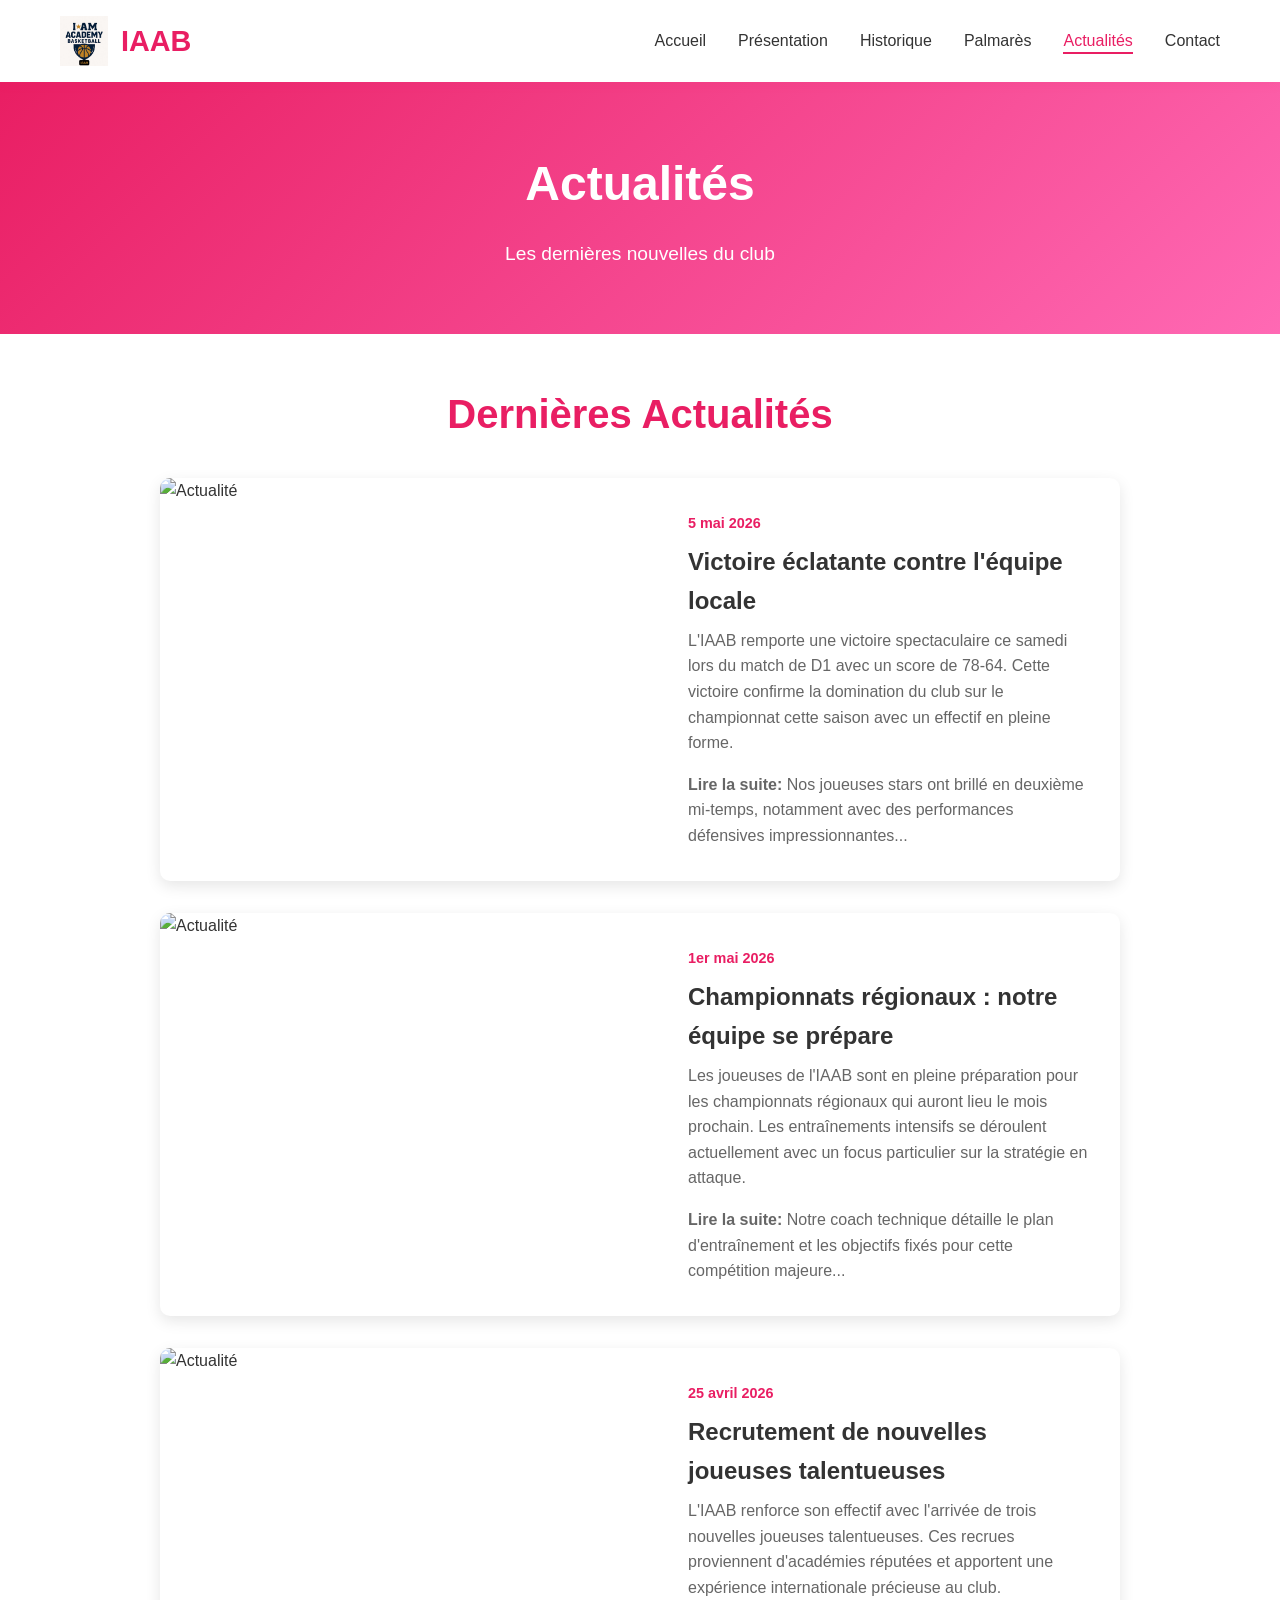
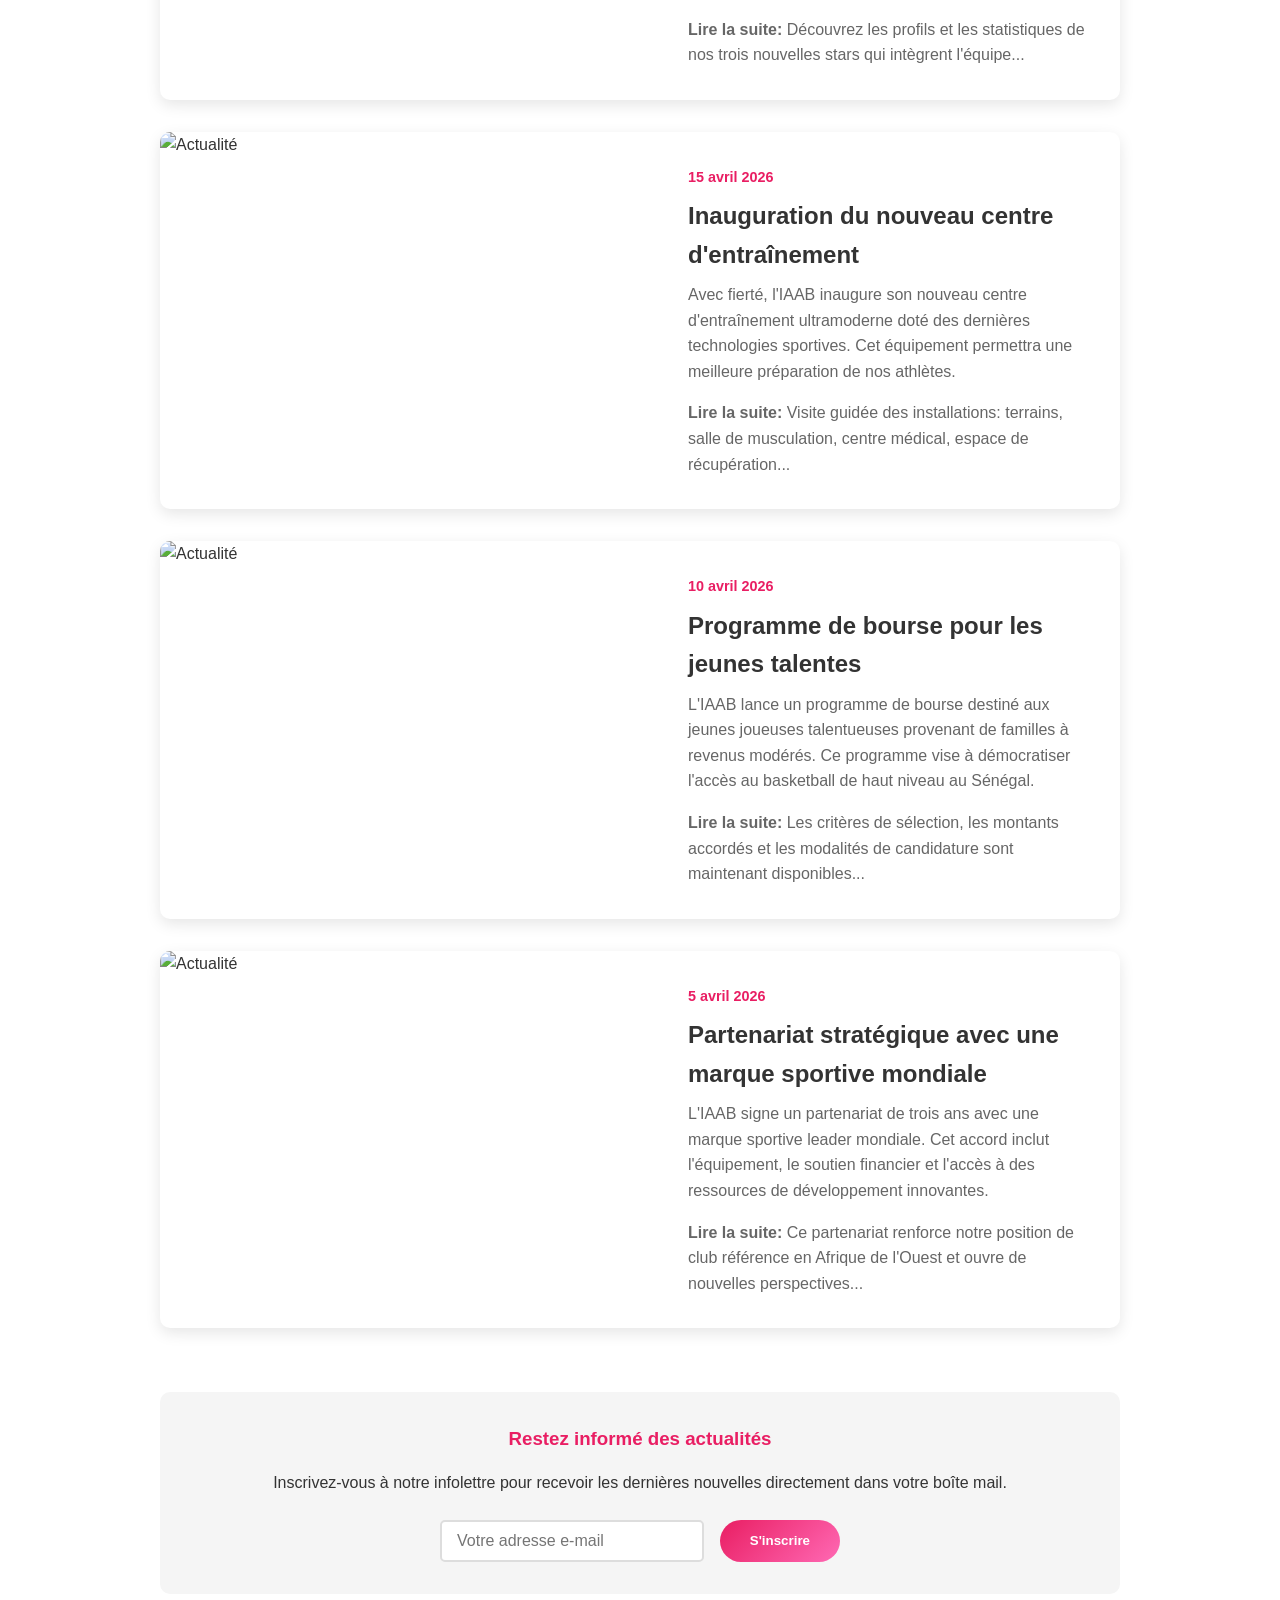
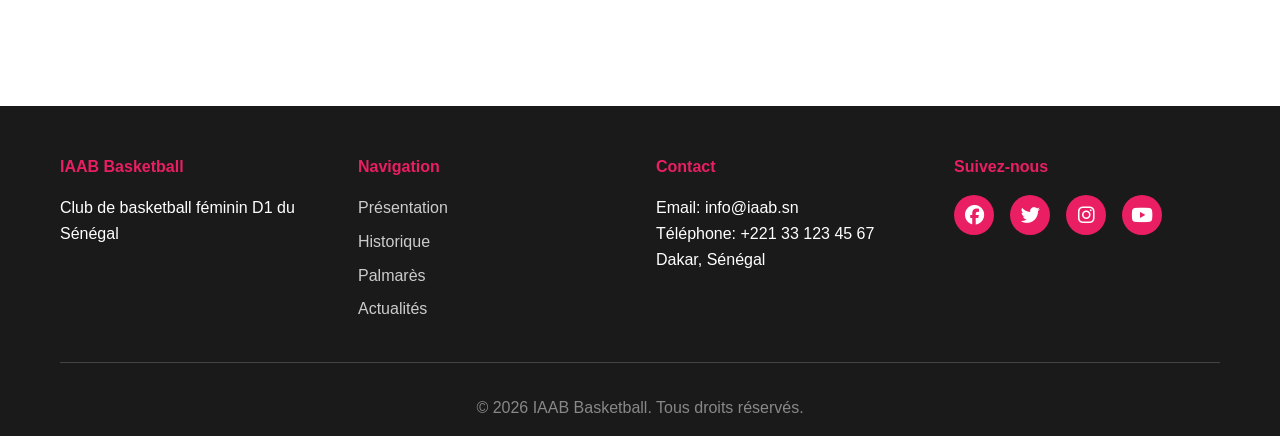
==== actualites.html @ fb7c8431 "premier commit" ====
<!DOCTYPE html>
<html lang="fr">
<head>
    <meta charset="UTF-8">
    <meta name="viewport" content="width=device-width, initial-scale=1.0">
    <title>Actualités - IAAB Basketball</title>
    <link rel="stylesheet" href="styles.css">
    <link rel="stylesheet" href="https://cdnjs.cloudflare.com/ajax/libs/font-awesome/6.4.0/css/all.min.css">
</head>
<body>
    <!-- Navigation -->
    <nav class="navbar">
        <div class="container nav-container">
            <div class="logo">
                
                <img src="logo.jpg" alt="Basketball féminin">
                <span>IAAB</span>
            </div>
            <ul class="nav-menu">
                <li><a href="index.html">Accueil</a></li>
                <li><a href="presentation.html">Présentation</a></li>
                <li><a href="historique.html">Historique</a></li>
                <li><a href="palmares.html">Palmarès</a></li>
                <li><a href="actualites.html" class="active">Actualités</a></li>
                <li><a href="contact.html">Contact</a></li>
            </ul>
            <div class="hamburger">
                <span></span>
                <span></span>
                <span></span>
            </div>
        </div>
    </nav>

    <!-- Page Header -->
    <section class="page-header">
        <div class="container">
            <h1>Actualités</h1>
            <p>Les dernières nouvelles du club</p>
        </div>
    </section>

    <!-- Page Content -->
    <section class="page-content">
        <div class="container">
            <h2 class="section-title">Dernières Actualités</h2>
            
            <div style="display: grid; grid-template-columns: 1fr; gap: 2rem;">
                
                <!-- Article 1 -->
                <article style="background: white; border-radius: 10px; overflow: hidden; box-shadow: 0 5px 15px rgba(0, 0, 0, 0.1); display: grid; grid-template-columns: 1fr 1fr; gap: 2rem; align-items: center;">
                    <img src="https://images.unsplash.com/photo-1516575334481-f410b4769d5c?w=500&h=400&fit=crop" alt="Actualité" style="width: 100%; height: 100%; object-fit: cover;">
                    <div style="padding: 2rem;">
                        <span style="color: #E91E63; font-weight: bold; font-size: 0.9rem;">5 mai 2026</span>
                        <h3 style="color: #333; font-size: 1.5rem; margin: 0.5rem 0;">Victoire éclatante contre l'équipe locale</h3>
                        <p style="color: #666; margin-bottom: 1rem;">L'IAAB remporte une victoire spectaculaire ce samedi lors du match de D1 avec un score de 78-64. Cette victoire confirme la domination du club sur le championnat cette saison avec un effectif en pleine forme.</p>
                        <p style="color: #666;"><strong>Lire la suite:</strong> Nos joueuses stars ont brillé en deuxième mi-temps, notamment avec des performances défensives impressionnantes...</p>
                    </div>
                </article>

                <!-- Article 2 -->
                <article style="background: white; border-radius: 10px; overflow: hidden; box-shadow: 0 5px 15px rgba(0, 0, 0, 0.1); display: grid; grid-template-columns: 1fr 1fr; gap: 2rem; align-items: center;">
                    <img src="https://images.unsplash.com/photo-1516575488500-9c4ff6a7fdb0?w=500&h=400&fit=crop" alt="Actualité" style="width: 100%; height: 100%; object-fit: cover;">
                    <div style="padding: 2rem;">
                        <span style="color: #E91E63; font-weight: bold; font-size: 0.9rem;">1er mai 2026</span>
                        <h3 style="color: #333; font-size: 1.5rem; margin: 0.5rem 0;">Championnats régionaux : notre équipe se prépare</h3>
                        <p style="color: #666; margin-bottom: 1rem;">Les joueuses de l'IAAB sont en pleine préparation pour les championnats régionaux qui auront lieu le mois prochain. Les entraînements intensifs se déroulent actuellement avec un focus particulier sur la stratégie en attaque.</p>
                        <p style="color: #666;"><strong>Lire la suite:</strong> Notre coach technique détaille le plan d'entraînement et les objectifs fixés pour cette compétition majeure...</p>
                    </div>
                </article>

                <!-- Article 3 -->
                <article style="background: white; border-radius: 10px; overflow: hidden; box-shadow: 0 5px 15px rgba(0, 0, 0, 0.1); display: grid; grid-template-columns: 1fr 1fr; gap: 2rem; align-items: center;">
                    <img src="https://images.unsplash.com/photo-1514432324607-2e467f4af445?w=500&h=400&fit=crop" alt="Actualité" style="width: 100%; height: 100%; object-fit: cover;">
                    <div style="padding: 2rem;">
                        <span style="color: #E91E63; font-weight: bold; font-size: 0.9rem;">25 avril 2026</span>
                        <h3 style="color: #333; font-size: 1.5rem; margin: 0.5rem 0;">Recrutement de nouvelles joueuses talentueuses</h3>
                        <p style="color: #666; margin-bottom: 1rem;">L'IAAB renforce son effectif avec l'arrivée de trois nouvelles joueuses talentueuses. Ces recrues proviennent d'académies réputées et apportent une expérience internationale précieuse au club.</p>
                        <p style="color: #666;"><strong>Lire la suite:</strong> Découvrez les profils et les statistiques de nos trois nouvelles stars qui intègrent l'équipe...</p>
                    </div>
                </article>

                <!-- Article 4 -->
                <article style="background: white; border-radius: 10px; overflow: hidden; box-shadow: 0 5px 15px rgba(0, 0, 0, 0.1); display: grid; grid-template-columns: 1fr 1fr; gap: 2rem; align-items: center;">
                    <img src="https://images.unsplash.com/photo-1461344755519-15cda519c87f?w=500&h=400&fit=crop" alt="Actualité" style="width: 100%; height: 100%; object-fit: cover;">
                    <div style="padding: 2rem;">
                        <span style="color: #E91E63; font-weight: bold; font-size: 0.9rem;">15 avril 2026</span>
                        <h3 style="color: #333; font-size: 1.5rem; margin: 0.5rem 0;">Inauguration du nouveau centre d'entraînement</h3>
                        <p style="color: #666; margin-bottom: 1rem;">Avec fierté, l'IAAB inaugure son nouveau centre d'entraînement ultramoderne doté des dernières technologies sportives. Cet équipement permettra une meilleure préparation de nos athlètes.</p>
                        <p style="color: #666;"><strong>Lire la suite:</strong> Visite guidée des installations: terrains, salle de musculation, centre médical, espace de récupération...</p>
                    </div>
                </article>

                <!-- Article 5 -->
                <article style="background: white; border-radius: 10px; overflow: hidden; box-shadow: 0 5px 15px rgba(0, 0, 0, 0.1); display: grid; grid-template-columns: 1fr 1fr; gap: 2rem; align-items: center;">
                    <img src="https://images.unsplash.com/photo-1546519638-68711109e2f3?w=500&h=400&fit=crop" alt="Actualité" style="width: 100%; height: 100%; object-fit: cover;">
                    <div style="padding: 2rem;">
                        <span style="color: #E91E63; font-weight: bold; font-size: 0.9rem;">10 avril 2026</span>
                        <h3 style="color: #333; font-size: 1.5rem; margin: 0.5rem 0;">Programme de bourse pour les jeunes talentes</h3>
                        <p style="color: #666; margin-bottom: 1rem;">L'IAAB lance un programme de bourse destiné aux jeunes joueuses talentueuses provenant de familles à revenus modérés. Ce programme vise à démocratiser l'accès au basketball de haut niveau au Sénégal.</p>
                        <p style="color: #666;"><strong>Lire la suite:</strong> Les critères de sélection, les montants accordés et les modalités de candidature sont maintenant disponibles...</p>
                    </div>
                </article>

                <!-- Article 6 -->
                <article style="background: white; border-radius: 10px; overflow: hidden; box-shadow: 0 5px 15px rgba(0, 0, 0, 0.1); display: grid; grid-template-columns: 1fr 1fr; gap: 2rem; align-items: center;">
                    <img src="https://images.unsplash.com/photo-1570498319843-5ebf922a5d91?w=500&h=400&fit=crop" alt="Actualité" style="width: 100%; height: 100%; object-fit: cover;">
                    <div style="padding: 2rem;">
                        <span style="color: #E91E63; font-weight: bold; font-size: 0.9rem;">5 avril 2026</span>
                        <h3 style="color: #333; font-size: 1.5rem; margin: 0.5rem 0;">Partenariat stratégique avec une marque sportive mondiale</h3>
                        <p style="color: #666; margin-bottom: 1rem;">L'IAAB signe un partenariat de trois ans avec une marque sportive leader mondiale. Cet accord inclut l'équipement, le soutien financier et l'accès à des ressources de développement innovantes.</p>
                        <p style="color: #666;"><strong>Lire la suite:</strong> Ce partenariat renforce notre position de club référence en Afrique de l'Ouest et ouvre de nouvelles perspectives...</p>
                    </div>
                </article>

            </div>

            <div style="margin-top: 4rem; padding: 2rem; background-color: #f5f5f5; border-radius: 10px; text-align: center;">
                <h3 style="color: #E91E63; margin-bottom: 1rem;">Restez informé des actualités</h3>
                <p style="margin-bottom: 1.5rem;">Inscrivez-vous à notre infolettre pour recevoir les dernières nouvelles directement dans votre boîte mail.</p>
                <form style="display: flex; gap: 1rem; max-width: 400px; margin: 0 auto;">
                    <input type="email" placeholder="Votre adresse e-mail" required style="flex: 1; padding: 10px 15px; border: 2px solid #ddd; border-radius: 5px; font-size: 1rem;">
                    <button type="submit" class="cta-button" style="padding: 10px 30px; white-space: nowrap;">S'inscrire</button>
                </form>
            </div>

        </div>
    </section>

    <!-- Footer -->
    <footer class="footer">
        <div class="container">
            <div class="footer-content">
                <div class="footer-section">
                    <h4>IAAB Basketball</h4>
                    <p>Club de basketball féminin D1 du Sénégal</p>
                </div>
                <div class="footer-section">
                    <h4>Navigation</h4>
                    <ul>
                        <li><a href="presentation.html">Présentation</a></li>
                        <li><a href="historique.html">Historique</a></li>
                        <li><a href="palmares.html">Palmarès</a></li>
                        <li><a href="actualites.html">Actualités</a></li>
                    </ul>
                </div>
                <div class="footer-section">
                    <h4>Contact</h4>
                    <p>Email: info@iaab.sn</p>
                    <p>Téléphone: +221 33 123 45 67</p>
                    <p>Dakar, Sénégal</p>
                </div>
                <div class="footer-section">
                    <h4>Suivez-nous</h4>
                    <div class="social-links">
                        <a href="#"><i class="fab fa-facebook"></i></a>
                        <a href="#"><i class="fab fa-twitter"></i></a>
                        <a href="#"><i class="fab fa-instagram"></i></a>
                        <a href="#"><i class="fab fa-youtube"></i></a>
                    </div>
                </div>
            </div>
            <div class="footer-bottom">
                <p>&copy; 2026 IAAB Basketball. Tous droits réservés.</p>
            </div>
        </div>
    </footer>

    <script src="script.js"></script>
</body>
</html>
---- styles.css ----
* {
    margin: 0;
    padding: 0;
    box-sizing: border-box;
}

:root {
    --primary-color: #E91E63;
    --secondary-color: #FF69B4;
    --dark-color: #1a1a1a;
    --light-color: #f5f5f5;
    --white: #ffffff;
    --text-color: #333;
}

body {
    font-family: 'Segoe UI', Tahoma, Geneva, Verdana, sans-serif;
    line-height: 1.6;
    color: var(--text-color);
    background-color: var(--white);
}

html {
    scroll-behavior: smooth;
}

.container {
    max-width: 1200px;
    margin: 0 auto;
    padding: 0 20px;
}

/* Navigation */
.navbar {
    background: var(--white);
    padding: 1rem 0;
    box-shadow: 0 2px 10px rgba(233, 30, 99, 0.1);
    position: sticky;
    top: 0;
    z-index: 1000;
}

.nav-container {
    display: flex;
    justify-content: space-between;
    align-items: center;
}

.logo {
    display: flex;
    align-items: center;
    gap: 0.8rem;
    font-size: 1.8rem;
    font-weight: bold;
    color: var(--primary-color);
}

.logo i {
    font-size: 2.8rem;
}

.logo img {
    height: 50px;
    width: auto;
}

.nav-menu {
    display: flex;
    list-style: none;
    gap: 2rem;
}

.nav-menu a {
    text-decoration: none;
    color: var(--text-color);
    font-weight: 500;
    transition: color 0.3s;
    position: relative;
}

.nav-menu a:hover,
.nav-menu a.active {
    color: var(--primary-color);
}

.nav-menu a::after {
    content: '';
    position: absolute;
    bottom: -5px;
    left: 0;
    width: 0;
    height: 2px;
    background: var(--primary-color);
    transition: width 0.3s;
}

.nav-menu a:hover::after,
.nav-menu a.active::after {
    width: 100%;
}

.hamburger {
    display: none;
    flex-direction: column;
    cursor: pointer;
}

.hamburger span {
    width: 25px;
    height: 3px;
    background: var(--primary-color);
    margin: 5px 0;
    transition: 0.3s;
}

/* Hero Section */
.hero {
    display: grid;
    grid-template-columns: 1fr 1fr;
    gap: 2rem;
    align-items: center;
    padding: 4rem 0;
    background: linear-gradient(135deg, rgba(233, 30, 99, 0.1) 0%, rgba(255, 255, 255, 1) 100%);
    min-height: 600px;
}

.hero-content h1 {
    font-size: 4rem;
    color: var(--primary-color);
    margin-bottom: 0.5rem;
}

.hero-content h2 {
    font-size: 2rem;
    color: var(--secondary-color);
    margin-bottom: 1rem;
    font-weight: 300;
}

.hero-content p {
    font-size: 1.2rem;
    color: var(--text-color);
    margin-bottom: 2rem;
}

.hero-image img {
    width: 100%;
    height: auto;
    border-radius: 10px;
    box-shadow: 0 10px 30px rgba(233, 30, 99, 0.3);
}

.cta-button {
    display: inline-block;
    padding: 12px 30px;
    background: linear-gradient(135deg, var(--primary-color), var(--secondary-color));
    color: var(--white);
    text-decoration: none;
    border-radius: 50px;
    font-weight: bold;
    transition: transform 0.3s, box-shadow 0.3s;
    border: none;
    cursor: pointer;
}

.cta-button:hover {
    transform: translateY(-3px);
    box-shadow: 0 10px 25px rgba(233, 30, 99, 0.4);
}

/* Featured Section */
.featured {
    padding: 4rem 0;
    background-color: var(--light-color);
}

.featured-grid {
    display: grid;
    grid-template-columns: repeat(auto-fit, minmax(300px, 1fr));
    gap: 2rem;
}

.featured-card {
    background: var(--white);
    border-radius: 10px;
    overflow: hidden;
    box-shadow: 0 5px 15px rgba(0, 0, 0, 0.1);
    transition: transform 0.3s, box-shadow 0.3s;
}

.featured-card:hover {
    transform: translateY(-10px);
    box-shadow: 0 15px 30px rgba(233, 30, 99, 0.2);
}

.featured-card img {
    width: 100%;
    height: 250px;
    object-fit: cover;
}

.featured-card h3 {
    padding: 1.5rem 1.5rem 0.5rem;
    color: var(--primary-color);
    font-size: 1.5rem;
}

.featured-card p {
    padding: 0 1.5rem;
    color: #666;
}

.featured-card a {
    display: inline-block;
    padding: 1.5rem 1.5rem 0;
    color: var(--primary-color);
    text-decoration: none;
    font-weight: bold;
    transition: color 0.3s;
}

.featured-card a:hover {
    color: var(--secondary-color);
}

/* News Section */
.news-preview {
    padding: 4rem 0;
}

.news-preview h2 {
    text-align: center;
    font-size: 2.5rem;
    color: var(--primary-color);
    margin-bottom: 3rem;
}

.news-grid {
    display: grid;
    grid-template-columns: repeat(auto-fit, minmax(320px, 1fr));
    gap: 2rem;
    margin-bottom: 3rem;
}

.news-item {
    background: var(--white);
    border-radius: 10px;
    overflow: hidden;
    box-shadow: 0 5px 15px rgba(0, 0, 0, 0.1);
    transition: transform 0.3s;
}

.news-item:hover {
    transform: translateY(-5px);
}

.news-item img {
    width: 100%;
    height: 200px;
    object-fit: cover;
}

.news-content {
    padding: 1.5rem;
}

.news-date {
    color: var(--primary-color);
    font-weight: bold;
    font-size: 0.9rem;
}

.news-item h3 {
    margin: 0.5rem 0;
    color: var(--text-color);
}

.news-item p {
    color: #666;
    margin-bottom: 1rem;
}

.news-item a {
    color: var(--primary-color);
    text-decoration: none;
    font-weight: bold;
    transition: color 0.3s;
}

.news-item a:hover {
    color: var(--secondary-color);
}

.view-all {
    text-align: center;
}

/* Stats Section */
.stats {
    background: linear-gradient(135deg, var(--primary-color), var(--secondary-color));
    color: var(--white);
    padding: 4rem 0;
}

.stats-grid {
    display: grid;
    grid-template-columns: repeat(auto-fit, minmax(200px, 1fr));
    gap: 2rem;
    text-align: center;
}

.stat-item h3 {
    font-size: 3rem;
    margin-bottom: 0.5rem;
}

.stat-item p {
    font-size: 1.1rem;
}

/* Footer */
.footer {
    background: var(--dark-color);
    color: var(--white);
    padding: 3rem 0 1rem;
    margin-top: 4rem;
}

.footer-content {
    display: grid;
    grid-template-columns: repeat(auto-fit, minmax(250px, 1fr));
    gap: 2rem;
    margin-bottom: 2rem;
}

.footer-section h4 {
    color: var(--primary-color);
    margin-bottom: 1rem;
}

.footer-section ul {
    list-style: none;
}

.footer-section ul li {
    margin-bottom: 0.5rem;
}

.footer-section a {
    color: #ccc;
    text-decoration: none;
    transition: color 0.3s;
}

.footer-section a:hover {
    color: var(--primary-color);
}

.social-links {
    display: flex;
    gap: 1rem;
}

.social-links a {
    display: inline-flex;
    align-items: center;
    justify-content: center;
    width: 40px;
    height: 40px;
    background: var(--primary-color);
    border-radius: 50%;
    color: var(--white);
    font-size: 1.2rem;
}

.footer-bottom {
    border-top: 1px solid #444;
    padding-top: 2rem;
    text-align: center;
    color: #888;
}

/* Generic Page Styles */
.page-header {
    background: linear-gradient(135deg, var(--primary-color), var(--secondary-color));
    color: var(--white);
    padding: 4rem 0;
    text-align: center;
}

.page-header h1 {
    font-size: 3rem;
    margin-bottom: 1rem;
}

.page-header p {
    font-size: 1.2rem;
}

.page-content {
    padding: 3rem 0;
    max-width: 1000px;
    margin: 0 auto;
}

.section-title {
    color: var(--primary-color);
    font-size: 2.5rem;
    margin-bottom: 2rem;
    text-align: center;
}

.section-subtitle {
    color: var(--secondary-color);
    font-size: 1.5rem;
    margin: 2rem 0 1rem;
}

/* Contact Form */
.form-group {
    margin-bottom: 1.5rem;
}

.form-group label {
    display: block;
    margin-bottom: 0.5rem;
    color: var(--primary-color);
    font-weight: bold;
}

.form-group input,
.form-group textarea {
    width: 100%;
    padding: 10px 15px;
    border: 2px solid #ddd;
    border-radius: 5px;
    font-family: inherit;
    font-size: 1rem;
    transition: border-color 0.3s;
}

.form-group input:focus,
.form-group textarea:focus {
    outline: none;
    border-color: var(--primary-color);
}

.form-group textarea {
    resize: vertical;
    min-height: 150px;
}

/* Table */
.table {
    width: 100%;
    border-collapse: collapse;
    margin: 2rem 0;
    box-shadow: 0 2px 5px rgba(0, 0, 0, 0.1);
}

.table th {
    background: var(--primary-color);
    color: var(--white);
    padding: 1rem;
    text-align: left;
}

.table td {
    padding: 1rem;
    border-bottom: 1px solid #ddd;
}

.table tr:hover {
    background-color: rgba(233, 30, 99, 0.05);
}

/* Responsive */
@media (max-width: 768px) {
    .hamburger {
        display: flex;
    }

    .nav-menu {
        position: absolute;
        left: -100%;
        top: 70px;
        flex-direction: column;
        background-color: var(--white);
        width: 100%;
        text-align: center;
        transition: 0.3s;
        box-shadow: 0 10px 27px rgba(0, 0, 0, 0.05);
        gap: 0;
    }

    .nav-menu.active {
        left: 0;
    }

    .nav-menu a {
        display: block;
        padding: 2rem 0;
        border-bottom: 1px solid #eee;
    }

    .hero {
        grid-template-columns: 1fr;
        padding: 2rem 0;
    }

    .hero-content h1 {
        font-size: 2.5rem;
    }

    .hero-content h2 {
        font-size: 1.5rem;
    }

    .page-header h1 {
        font-size: 2rem;
    }

    .featured-grid,
    .news-grid,
    .stats-grid {
        grid-template-columns: 1fr;
    }

    .footer-content {
        grid-template-columns: 1fr;
    }
}
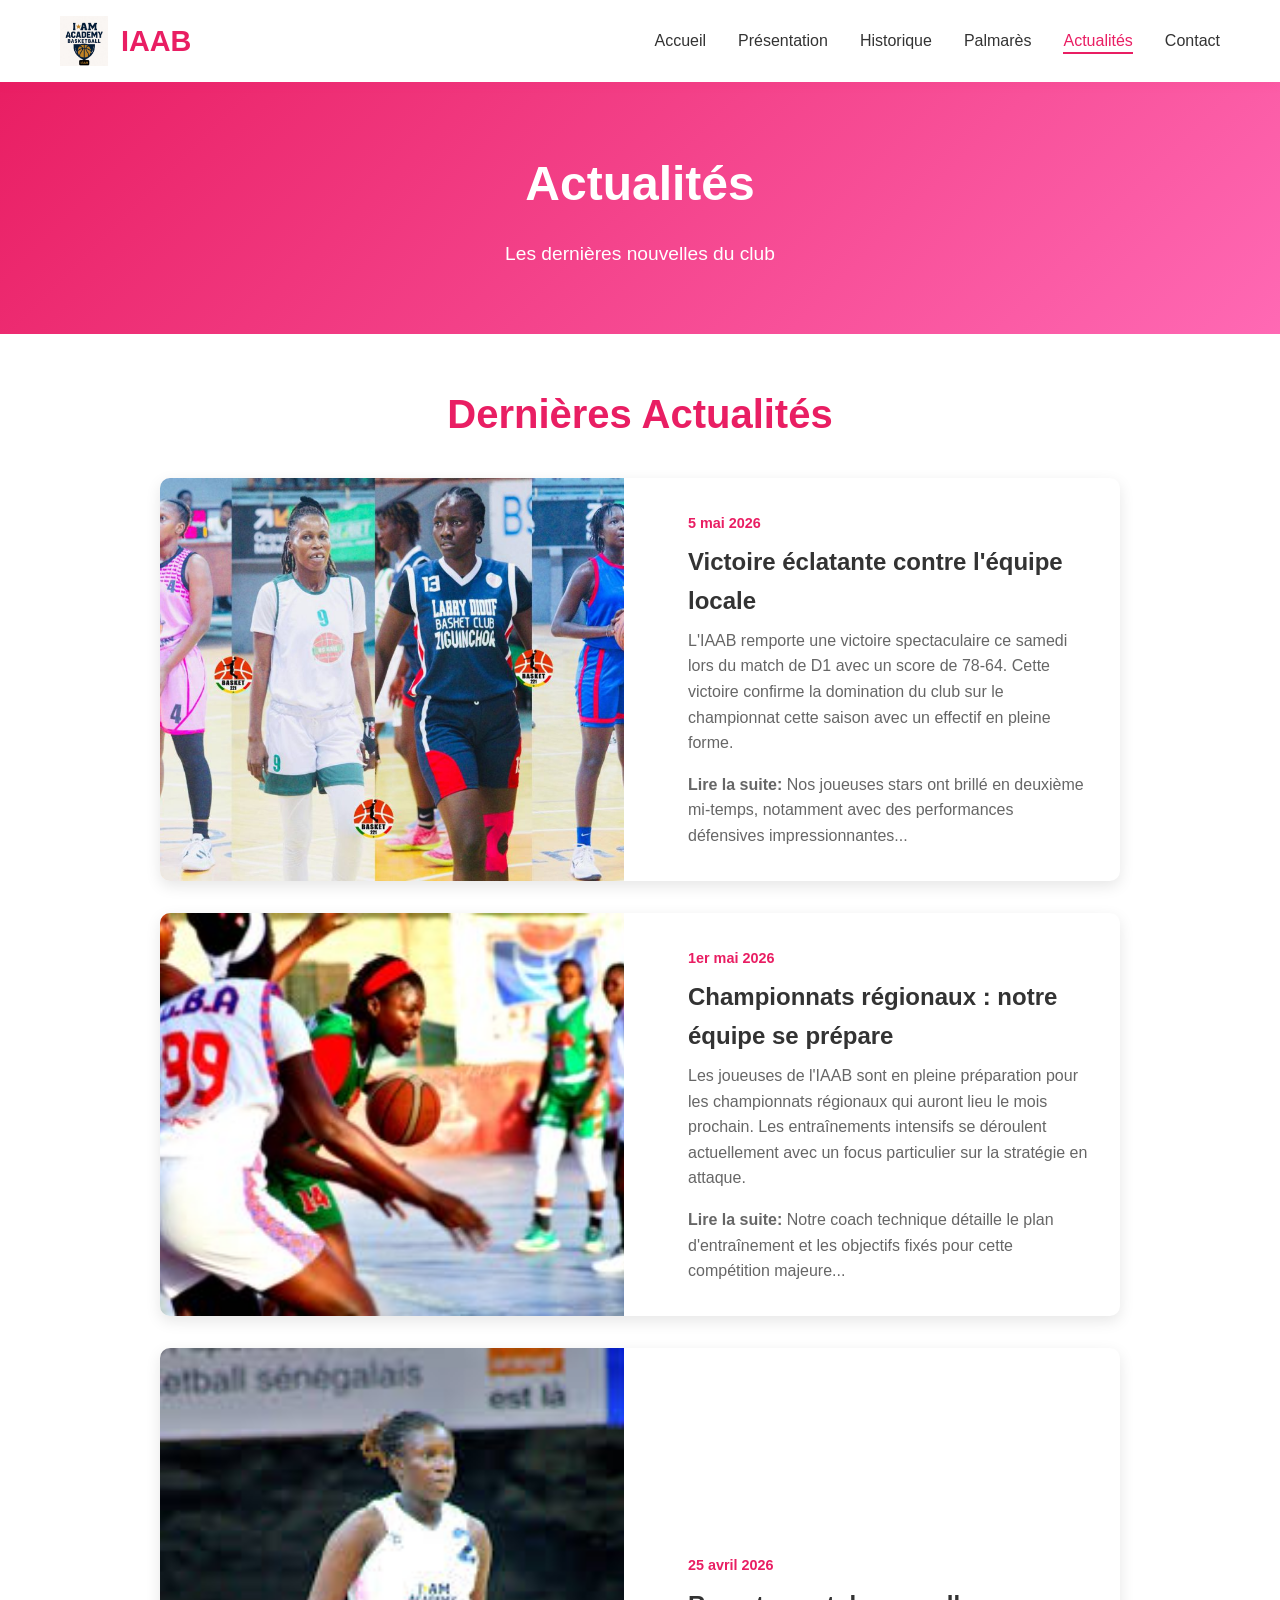
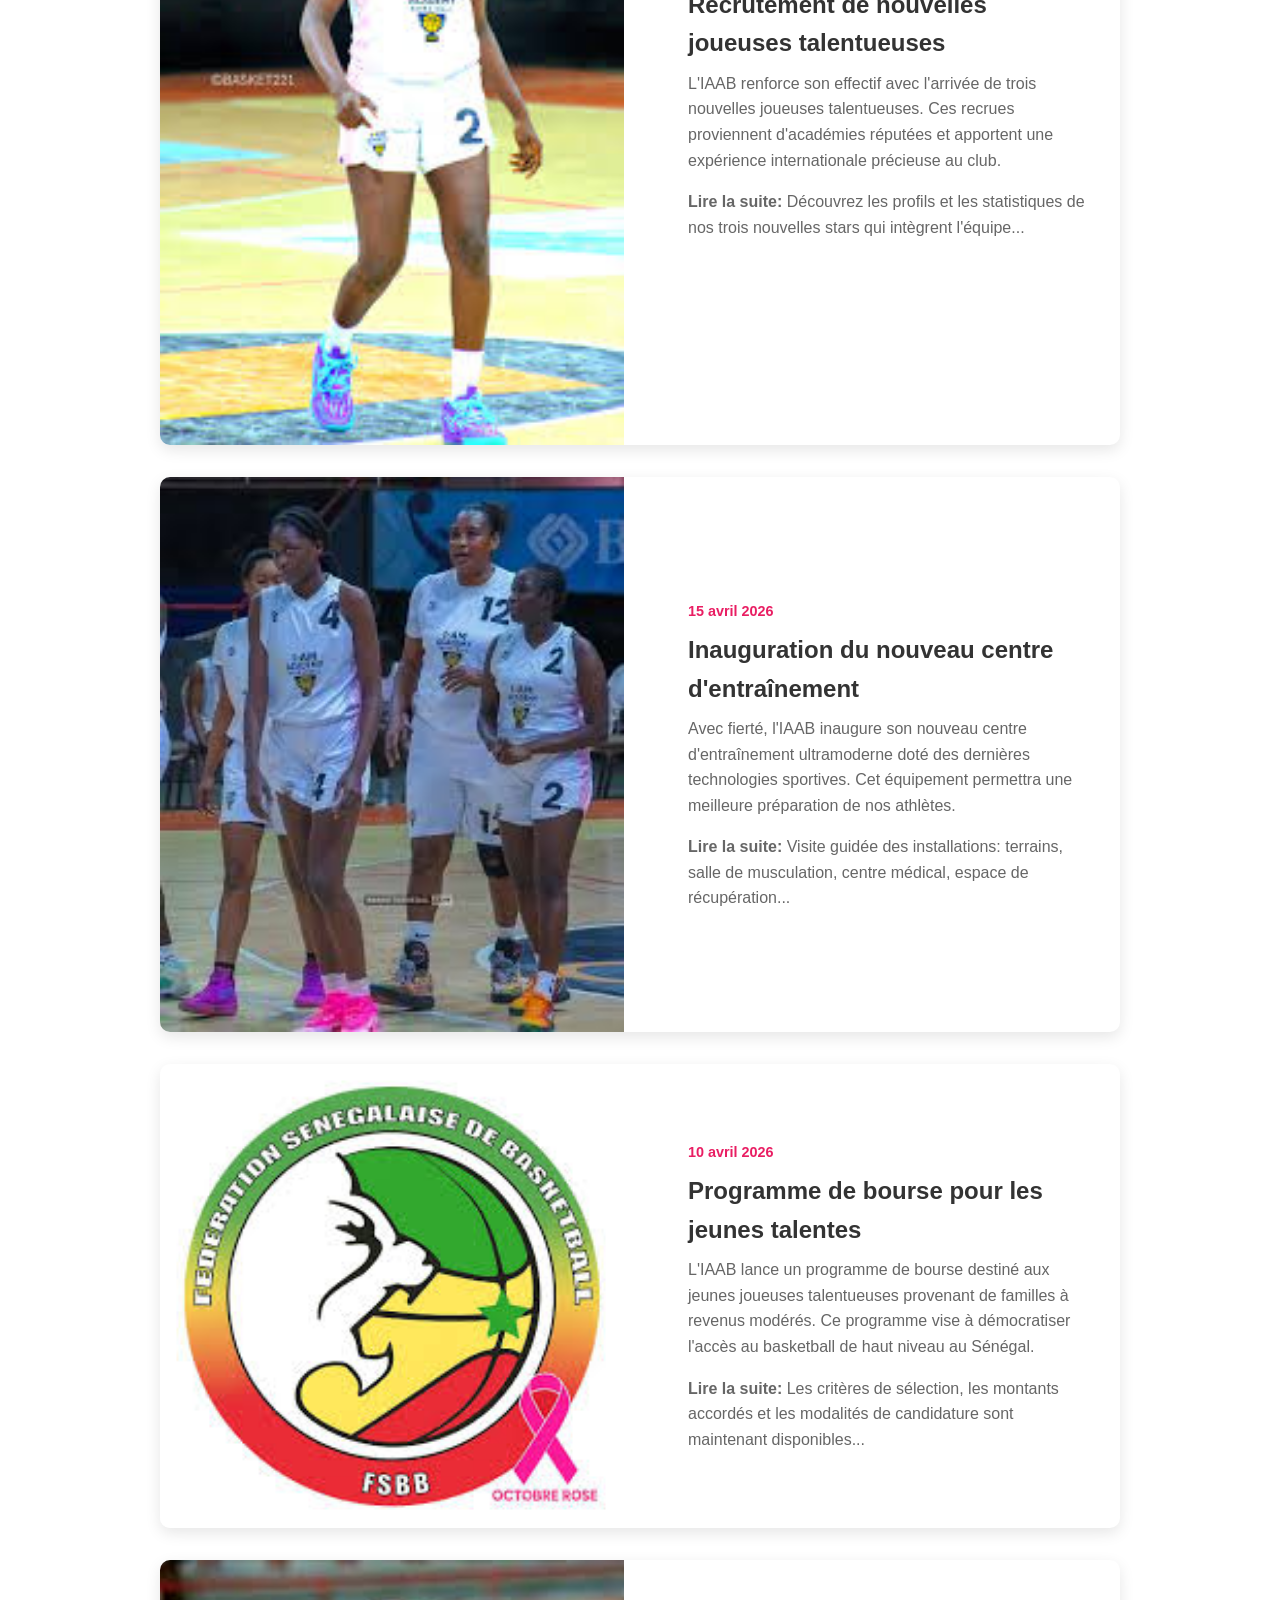
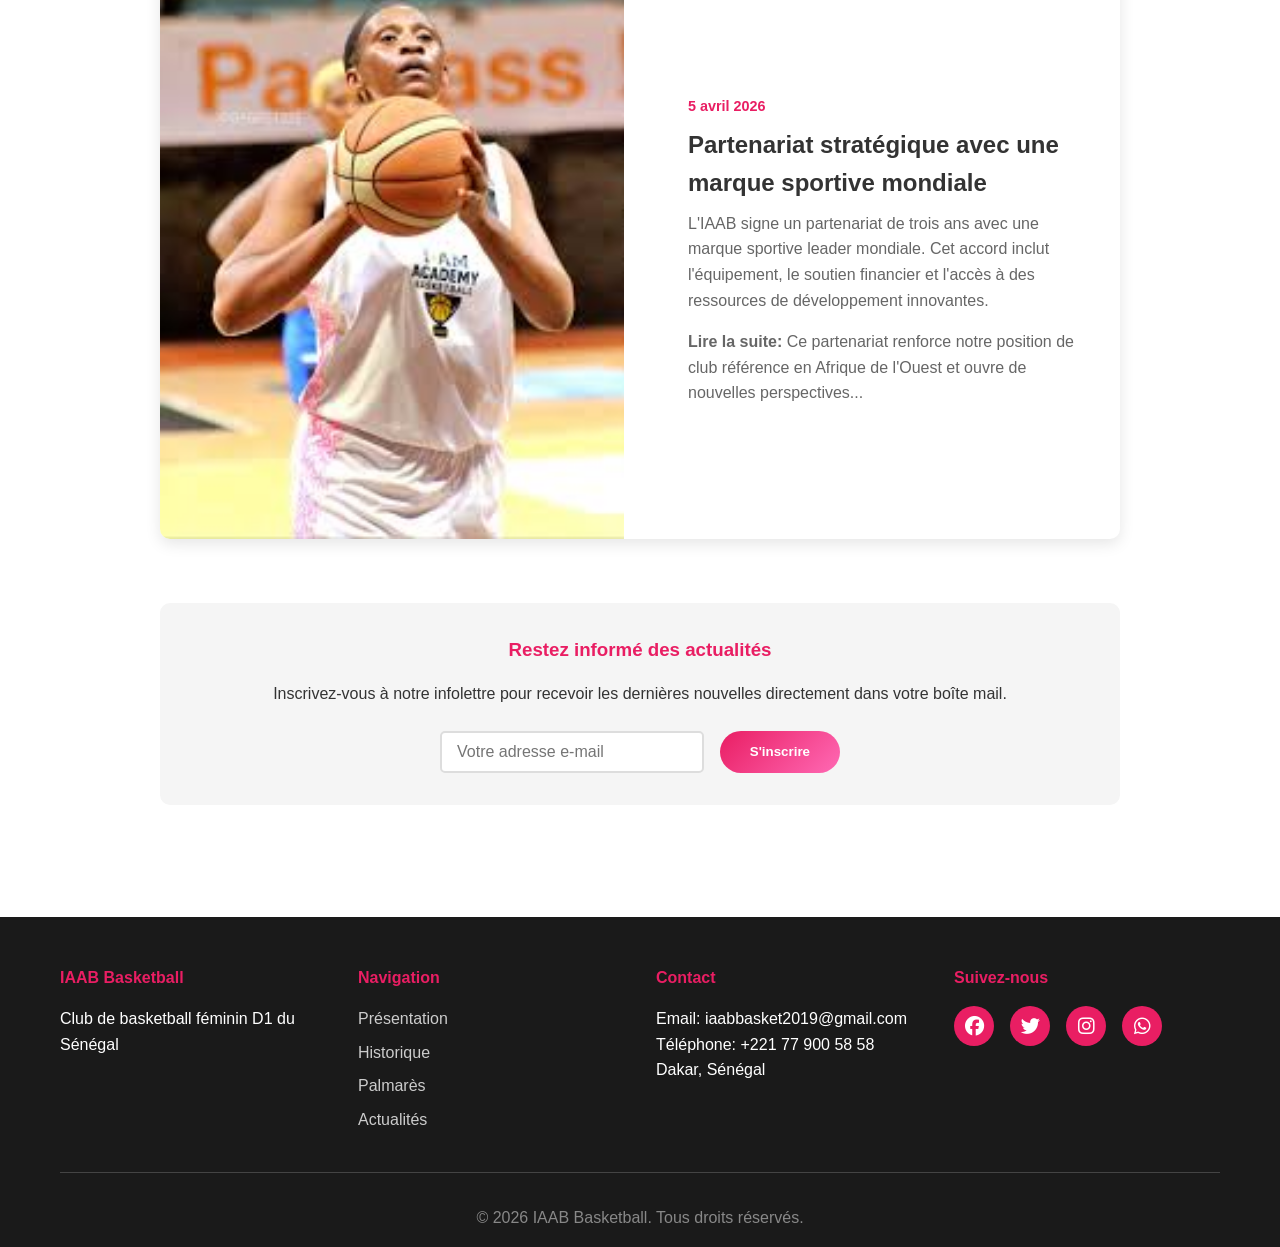
==== commit fa1f82c0: "premieeee" ====
--- a/actualites.html
+++ b/actualites.html
@@ -1,4 +1,4 @@
-<!DOCTYPE html>
+﻿<!DOCTYPE html>
 <html lang="fr">
 <head>
     <meta charset="UTF-8">
@@ -49,7 +49,7 @@
                 
                 <!-- Article 1 -->
                 <article style="background: white; border-radius: 10px; overflow: hidden; box-shadow: 0 5px 15px rgba(0, 0, 0, 0.1); display: grid; grid-template-columns: 1fr 1fr; gap: 2rem; align-items: center;">
-                    <img src="https://images.unsplash.com/photo-1516575334481-f410b4769d5c?w=500&h=400&fit=crop" alt="Actualité" style="width: 100%; height: 100%; object-fit: cover;">
+                    <img src="image7.jpg" alt="Actualité" style="width: 100%; height: 100%; object-fit: cover;">
                     <div style="padding: 2rem;">
                         <span style="color: #E91E63; font-weight: bold; font-size: 0.9rem;">5 mai 2026</span>
                         <h3 style="color: #333; font-size: 1.5rem; margin: 0.5rem 0;">Victoire éclatante contre l'équipe locale</h3>
@@ -60,7 +60,7 @@
 
                 <!-- Article 2 -->
                 <article style="background: white; border-radius: 10px; overflow: hidden; box-shadow: 0 5px 15px rgba(0, 0, 0, 0.1); display: grid; grid-template-columns: 1fr 1fr; gap: 2rem; align-items: center;">
-                    <img src="https://images.unsplash.com/photo-1516575488500-9c4ff6a7fdb0?w=500&h=400&fit=crop" alt="Actualité" style="width: 100%; height: 100%; object-fit: cover;">
+                    <img src="image8.jpg" alt="Actualité" style="width: 100%; height: 100%; object-fit: cover;">
                     <div style="padding: 2rem;">
                         <span style="color: #E91E63; font-weight: bold; font-size: 0.9rem;">1er mai 2026</span>
                         <h3 style="color: #333; font-size: 1.5rem; margin: 0.5rem 0;">Championnats régionaux : notre équipe se prépare</h3>
@@ -71,7 +71,7 @@
 
                 <!-- Article 3 -->
                 <article style="background: white; border-radius: 10px; overflow: hidden; box-shadow: 0 5px 15px rgba(0, 0, 0, 0.1); display: grid; grid-template-columns: 1fr 1fr; gap: 2rem; align-items: center;">
-                    <img src="https://images.unsplash.com/photo-1514432324607-2e467f4af445?w=500&h=400&fit=crop" alt="Actualité" style="width: 100%; height: 100%; object-fit: cover;">
+                    <img src="IMAGE11.jfif" alt="Actualité" style="width: 100%; height: 100%; object-fit: cover;">
                     <div style="padding: 2rem;">
                         <span style="color: #E91E63; font-weight: bold; font-size: 0.9rem;">25 avril 2026</span>
                         <h3 style="color: #333; font-size: 1.5rem; margin: 0.5rem 0;">Recrutement de nouvelles joueuses talentueuses</h3>
@@ -82,7 +82,7 @@
 
                 <!-- Article 4 -->
                 <article style="background: white; border-radius: 10px; overflow: hidden; box-shadow: 0 5px 15px rgba(0, 0, 0, 0.1); display: grid; grid-template-columns: 1fr 1fr; gap: 2rem; align-items: center;">
-                    <img src="https://images.unsplash.com/photo-1461344755519-15cda519c87f?w=500&h=400&fit=crop" alt="Actualité" style="width: 100%; height: 100%; object-fit: cover;">
+                    <img src="image10.jfif" alt="Actualité" style="width: 100%; height: 100%; object-fit: cover;">
                     <div style="padding: 2rem;">
                         <span style="color: #E91E63; font-weight: bold; font-size: 0.9rem;">15 avril 2026</span>
                         <h3 style="color: #333; font-size: 1.5rem; margin: 0.5rem 0;">Inauguration du nouveau centre d'entraînement</h3>
@@ -93,7 +93,7 @@
 
                 <!-- Article 5 -->
                 <article style="background: white; border-radius: 10px; overflow: hidden; box-shadow: 0 5px 15px rgba(0, 0, 0, 0.1); display: grid; grid-template-columns: 1fr 1fr; gap: 2rem; align-items: center;">
-                    <img src="https://images.unsplash.com/photo-1546519638-68711109e2f3?w=500&h=400&fit=crop" alt="Actualité" style="width: 100%; height: 100%; object-fit: cover;">
+                    <img src="11.jfif" alt="Actualité" style="width: 100%; height: 100%; object-fit: cover;">
                     <div style="padding: 2rem;">
                         <span style="color: #E91E63; font-weight: bold; font-size: 0.9rem;">10 avril 2026</span>
                         <h3 style="color: #333; font-size: 1.5rem; margin: 0.5rem 0;">Programme de bourse pour les jeunes talentes</h3>
@@ -104,7 +104,7 @@
 
                 <!-- Article 6 -->
                 <article style="background: white; border-radius: 10px; overflow: hidden; box-shadow: 0 5px 15px rgba(0, 0, 0, 0.1); display: grid; grid-template-columns: 1fr 1fr; gap: 2rem; align-items: center;">
-                    <img src="https://images.unsplash.com/photo-1570498319843-5ebf922a5d91?w=500&h=400&fit=crop" alt="Actualité" style="width: 100%; height: 100%; object-fit: cover;">
+                    <img src="12.jfif" alt="Actualité" style="width: 100%; height: 100%; object-fit: cover;">
                     <div style="padding: 2rem;">
                         <span style="color: #E91E63; font-weight: bold; font-size: 0.9rem;">5 avril 2026</span>
                         <h3 style="color: #333; font-size: 1.5rem; margin: 0.5rem 0;">Partenariat stratégique avec une marque sportive mondiale</h3>
@@ -146,8 +146,8 @@
                 </div>
                 <div class="footer-section">
                     <h4>Contact</h4>
-                    <p>Email: info@iaab.sn</p>
-                    <p>Téléphone: +221 33 123 45 67</p>
+                    <p>Email: iaabbasket2019@gmail.com</p>
+                    <p>Téléphone: +221 77 900 58 58</p>
                     <p>Dakar, Sénégal</p>
                 </div>
                 <div class="footer-section">
@@ -155,8 +155,8 @@
                     <div class="social-links">
                         <a href="#"><i class="fab fa-facebook"></i></a>
                         <a href="#"><i class="fab fa-twitter"></i></a>
-                        <a href="#"><i class="fab fa-instagram"></i></a>
-                        <a href="#"><i class="fab fa-youtube"></i></a>
+                        <a href="https://www.instagram.com/i_am_academy_basketball?igsh=cjNhZDB1YXNrYnQ5&utm_source=qr"><i class="fab fa-instagram"></i></a>
+                        <a href="https://wa.me/221779005858"><i class="fab fa-whatsapp"></i></a>
                     </div>
                 </div>
             </div>
--- a/styles.css
+++ b/styles.css
@@ -11,7 +11,34 @@
     --light-color: #f5f5f5;
     --white: #ffffff;
     --text-color: #333;
-}
+    --transition: all 0.3s ease;
+}
+
+/* Animations */
+@keyframes fadeInUp {
+    from {
+        opacity: 0;
+        transform: translateY(30px);
+    }
+    to {
+        opacity: 1;
+        transform: translateY(0);
+    }
+}
+
+@keyframes float {
+    0%, 100% { transform: translateY(0); }
+    50% { transform: translateY(-10px); }
+}
+
+.fade-in {
+    opacity: 0;
+    animation: fadeInUp 0.8s ease forwards;
+}
+
+.delay-1 { animation-delay: 0.1s; }
+.delay-2 { animation-delay: 0.2s; }
+.delay-3 { animation-delay: 0.3s; }
 
 body {
     font-family: 'Segoe UI', Tahoma, Geneva, Verdana, sans-serif;
@@ -105,42 +132,75 @@
     cursor: pointer;
 }
 
+.hamburger.active span:nth-child(1) {
+    transform: rotate(45deg) translate(5px, 5px);
+}
+
+.hamburger.active span:nth-child(2) {
+    opacity: 0;
+}
+
+.hamburger.active span:nth-child(3) {
+    transform: rotate(-45deg) translate(5px, -5px);
+}
+
 .hamburger span {
     width: 25px;
     height: 3px;
     background: var(--primary-color);
     margin: 5px 0;
-    transition: 0.3s;
+    transition: all 0.3s ease;
 }
 
 /* Hero Section */
 .hero {
-    display: grid;
-    grid-template-columns: 1fr 1fr;
-    gap: 2rem;
+    display: flex;
     align-items: center;
-    padding: 4rem 0;
-    background: linear-gradient(135deg, rgba(233, 30, 99, 0.1) 0%, rgba(255, 255, 255, 1) 100%);
-    min-height: 600px;
+    justify-content: center;
+    padding: 6rem 0;
+    background: linear-gradient(rgba(0, 0, 0, 0.5), rgba(0, 0, 0, 0.3)), url('image1.jpg') center/cover no-repeat;
+    min-height: 700px;
+    position: relative;
+    text-align: center; /* Ensure all content is centered */
+}
+
+.hero-content {
+    max-width: 600px;
+    padding: 2rem;
+    /* Remove white background for cleaner look */
+    /* background: rgba(255, 255, 255, 0.95); */
+    /* border-radius: 15px; */
+    text-align: center; /* Center text and inline elements */
+    margin: 0 auto; /* Center the block horizontally */
+    /* Add text shadow for readability over image */
+    text-shadow: 0 2px 4px rgba(0,0,0,0.5);
 }
 
 .hero-content h1 {
     font-size: 4rem;
-    color: var(--primary-color);
+    color: #fff; /* White text */
+    text-align: center;
     margin-bottom: 0.5rem;
+    position: relative;
+    z-index: 1;
 }
 
 .hero-content h2 {
-    font-size: 2rem;
-    color: var(--secondary-color);
+    font-size: 3.5rem;
+    color: #fff;
     margin-bottom: 1rem;
     font-weight: 300;
+    position: relative;
+    z-index: 1;
 }
 
 .hero-content p {
     font-size: 1.2rem;
-    color: var(--text-color);
+    color: #fff; /* White text */
+    text-align: center; /* Center the text */
     margin-bottom: 2rem;
+    position: relative;
+    z-index: 1;
 }
 
 .hero-image img {
@@ -182,15 +242,16 @@
 
 .featured-card {
     background: var(--white);
-    border-radius: 10px;
+    border-radius: 15px;
     overflow: hidden;
     box-shadow: 0 5px 15px rgba(0, 0, 0, 0.1);
-    transition: transform 0.3s, box-shadow 0.3s;
+    transition: var(--transition);
+    transform: translateY(0);
 }
 
 .featured-card:hover {
     transform: translateY(-10px);
-    box-shadow: 0 15px 30px rgba(233, 30, 99, 0.2);
+    box-shadow: 0 20px 40px rgba(233, 30, 99, 0.25);
 }
 
 .featured-card img {
@@ -312,10 +373,18 @@
 .stat-item h3 {
     font-size: 3rem;
     margin-bottom: 0.5rem;
+    animation: fadeInUp 1s ease forwards;
 }
 
 .stat-item p {
     font-size: 1.1rem;
+}
+
+.stat-item {
+    padding: 1.5rem;
+    background: rgba(255, 255, 255, 0.1);
+    border-radius: 10px;
+    backdrop-filter: blur(10px);
 }
 
 /* Footer */
@@ -380,6 +449,38 @@
     color: #888;
 }
 
+/* Back to Top Button */
+.back-to-top {
+    position: fixed;
+    bottom: 30px;
+    right: 30px;
+    background: linear-gradient(135deg, var(--primary-color), var(--secondary-color));
+    color: var(--white);
+    width: 50px;
+    height: 50px;
+    border-radius: 50%;
+    display: flex;
+    align-items: center;
+    justify-content: center;
+    text-decoration: none;
+    font-size: 1.2rem;
+    opacity: 0;
+    visibility: hidden;
+    transition: var(--transition);
+    z-index: 1000;
+    box-shadow: 0 5px 15px rgba(233, 30, 99, 0.3);
+}
+
+.back-to-top.active {
+    opacity: 1;
+    visibility: visible;
+}
+
+.back-to-top:hover {
+    transform: translateY(-5px);
+    box-shadow: 0 10px 25px rgba(233, 30, 99, 0.4);
+}
+
 /* Generic Page Styles */
 .page-header {
     background: linear-gradient(135deg, var(--primary-color), var(--secondary-color));
@@ -488,7 +589,7 @@
         background-color: var(--white);
         width: 100%;
         text-align: center;
-        transition: 0.3s;
+        transition: var(--transition);
         box-shadow: 0 10px 27px rgba(0, 0, 0, 0.05);
         gap: 0;
     }
@@ -497,15 +598,34 @@
         left: 0;
     }
 
+    .nav-menu li {
+        opacity: 0;
+        transform: translateY(-20px);
+        transition: var(--transition);
+    }
+
+    .nav-menu.active li {
+        opacity: 1;
+        transform: translateY(0);
+    }
+
+    .nav-menu.active li:nth-child(1) { transition-delay: 0.1s; }
+    .nav-menu.active li:nth-child(2) { transition-delay: 0.15s; }
+    .nav-menu.active li:nth-child(3) { transition-delay: 0.2s; }
+    .nav-menu.active li:nth-child(4) { transition-delay: 0.25s; }
+    .nav-menu.active li:nth-child(5) { transition-delay: 0.3s; }
+    .nav-menu.active li:nth-child(6) { transition-delay: 0.35s; }
+
     .nav-menu a {
         display: block;
-        padding: 2rem 0;
+        padding: 1.5rem 0;
         border-bottom: 1px solid #eee;
     }
 
     .hero {
         grid-template-columns: 1fr;
         padding: 2rem 0;
+        text-align: center;
     }
 
     .hero-content h1 {
@@ -529,4 +649,12 @@
     .footer-content {
         grid-template-columns: 1fr;
     }
-}
+
+    .stats {
+        padding: 3rem 0;
+    }
+
+    .stat-item h3 {
+        font-size: 2.5rem;
+    }
+}
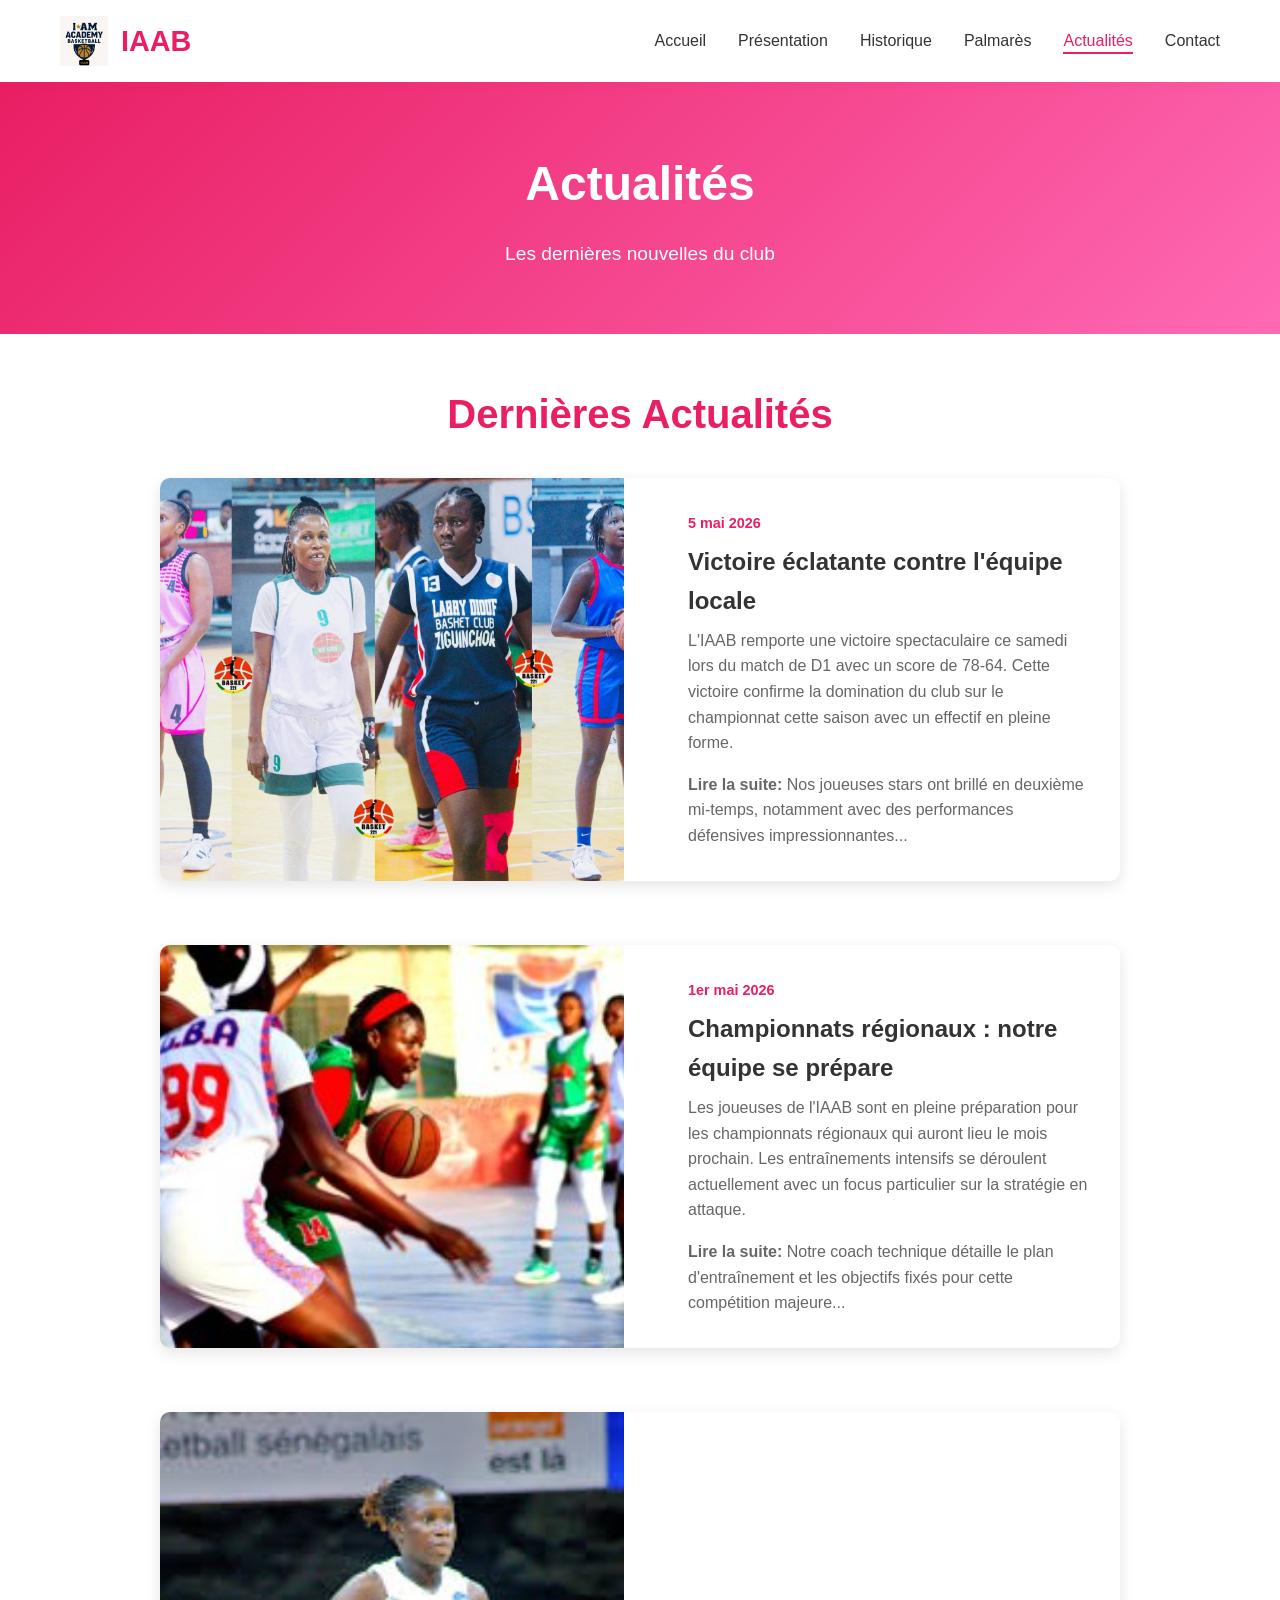
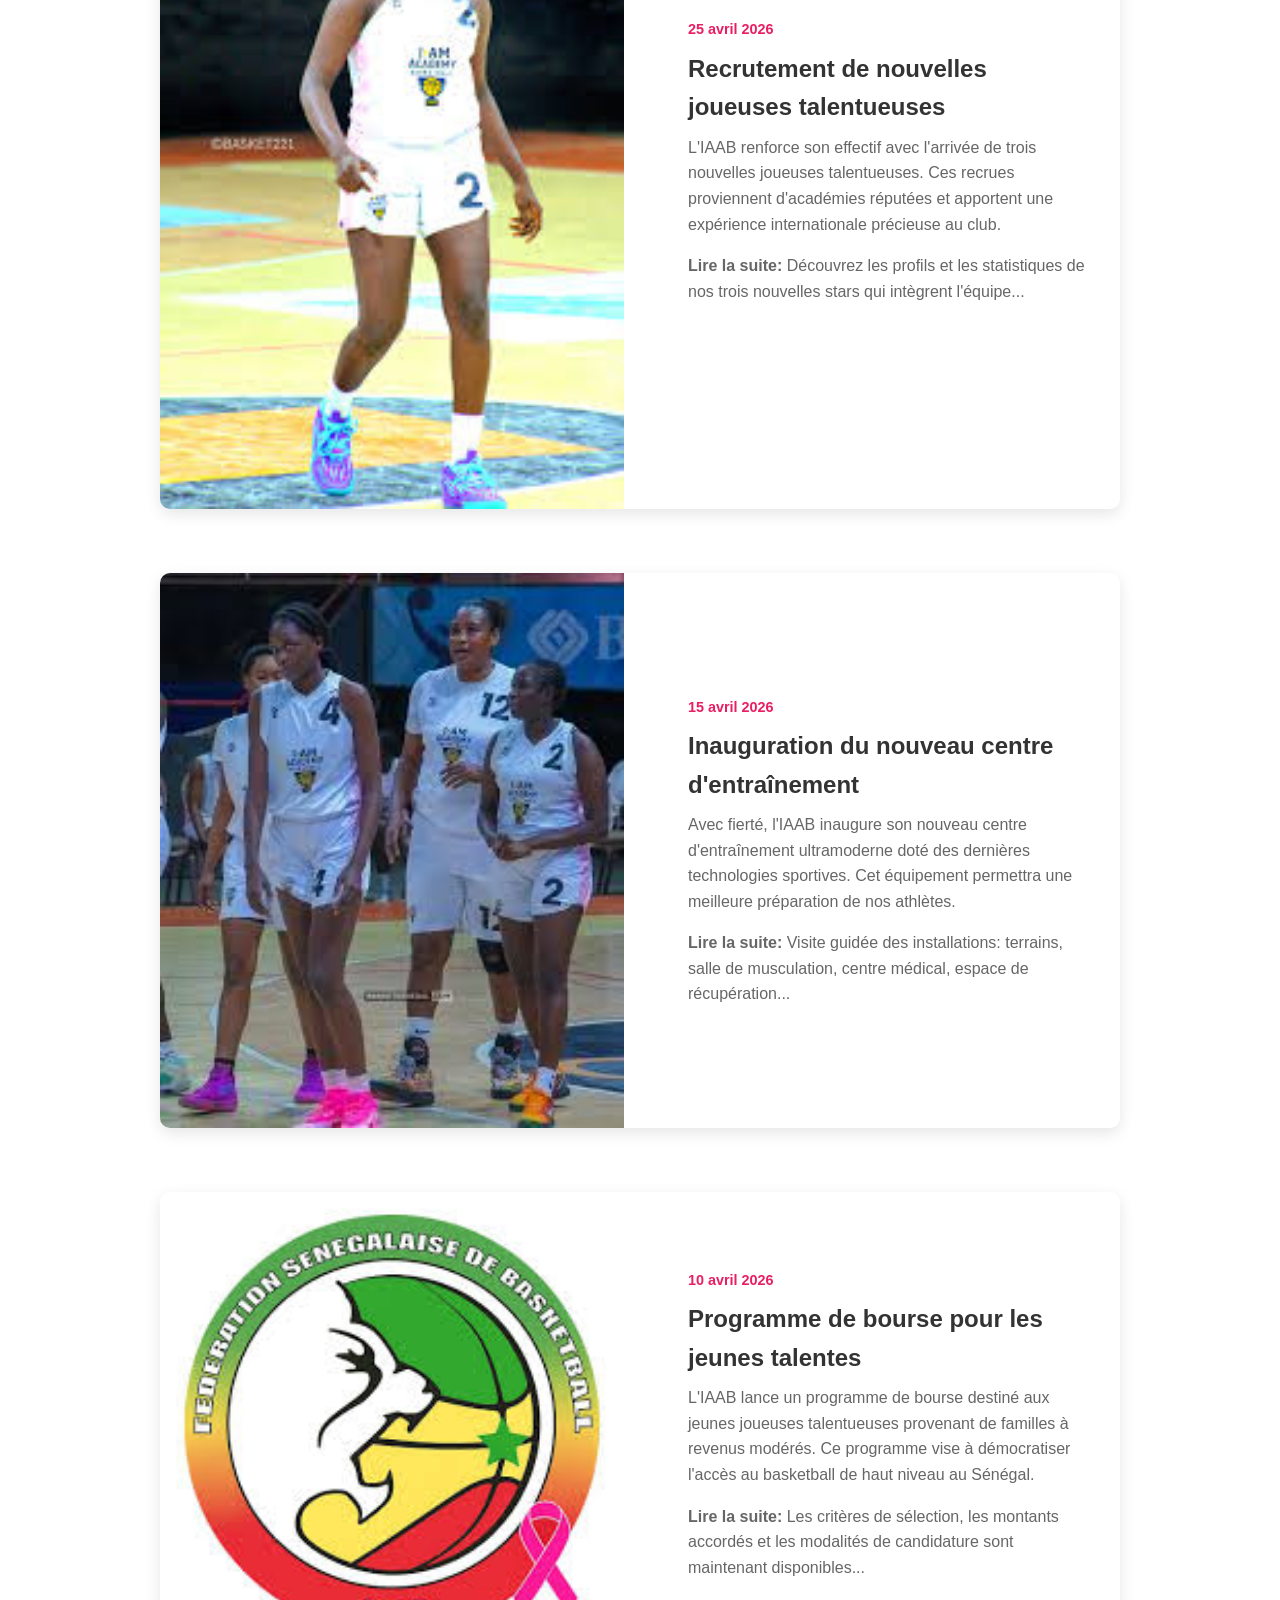
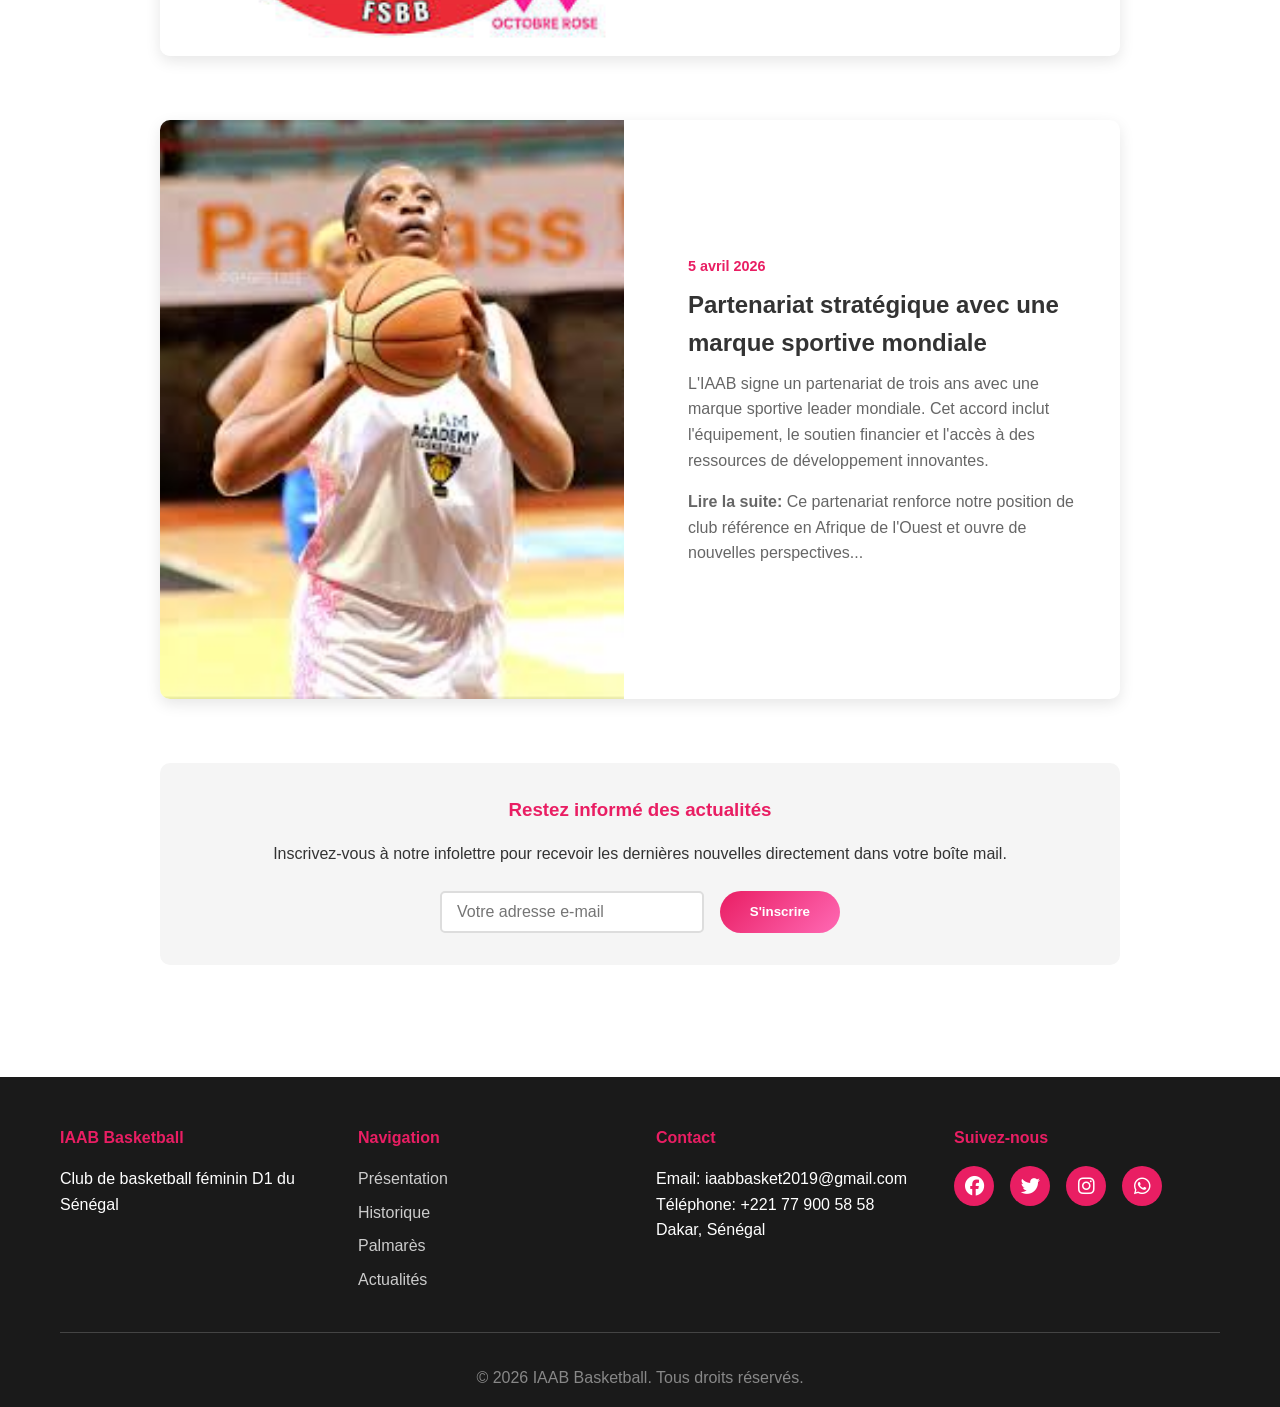
==== commit a2194efd: "premieeee" ====
--- a/actualites.html
+++ b/actualites.html
@@ -48,9 +48,9 @@
             <div style="display: grid; grid-template-columns: 1fr; gap: 2rem;">
                 
                 <!-- Article 1 -->
-                <article style="background: white; border-radius: 10px; overflow: hidden; box-shadow: 0 5px 15px rgba(0, 0, 0, 0.1); display: grid; grid-template-columns: 1fr 1fr; gap: 2rem; align-items: center;">
-                    <img src="image7.jpg" alt="Actualité" style="width: 100%; height: 100%; object-fit: cover;">
-                    <div style="padding: 2rem;">
+                <article class="news-article">
+                    <img src="image7.jpg" alt="Actualité">
+                    <div class="news-article-content">
                         <span style="color: #E91E63; font-weight: bold; font-size: 0.9rem;">5 mai 2026</span>
                         <h3 style="color: #333; font-size: 1.5rem; margin: 0.5rem 0;">Victoire éclatante contre l'équipe locale</h3>
                         <p style="color: #666; margin-bottom: 1rem;">L'IAAB remporte une victoire spectaculaire ce samedi lors du match de D1 avec un score de 78-64. Cette victoire confirme la domination du club sur le championnat cette saison avec un effectif en pleine forme.</p>
@@ -59,9 +59,9 @@
                 </article>
 
                 <!-- Article 2 -->
-                <article style="background: white; border-radius: 10px; overflow: hidden; box-shadow: 0 5px 15px rgba(0, 0, 0, 0.1); display: grid; grid-template-columns: 1fr 1fr; gap: 2rem; align-items: center;">
-                    <img src="image8.jpg" alt="Actualité" style="width: 100%; height: 100%; object-fit: cover;">
-                    <div style="padding: 2rem;">
+                <article class="news-article">
+                    <img src="image8.jpg" alt="Actualité">
+                    <div class="news-article-content">
                         <span style="color: #E91E63; font-weight: bold; font-size: 0.9rem;">1er mai 2026</span>
                         <h3 style="color: #333; font-size: 1.5rem; margin: 0.5rem 0;">Championnats régionaux : notre équipe se prépare</h3>
                         <p style="color: #666; margin-bottom: 1rem;">Les joueuses de l'IAAB sont en pleine préparation pour les championnats régionaux qui auront lieu le mois prochain. Les entraînements intensifs se déroulent actuellement avec un focus particulier sur la stratégie en attaque.</p>
@@ -70,9 +70,9 @@
                 </article>
 
                 <!-- Article 3 -->
-                <article style="background: white; border-radius: 10px; overflow: hidden; box-shadow: 0 5px 15px rgba(0, 0, 0, 0.1); display: grid; grid-template-columns: 1fr 1fr; gap: 2rem; align-items: center;">
-                    <img src="IMAGE11.jfif" alt="Actualité" style="width: 100%; height: 100%; object-fit: cover;">
-                    <div style="padding: 2rem;">
+                <article class="news-article">
+                    <img src="IMAGE11.jfif" alt="Actualité">
+                    <div class="news-article-content">
                         <span style="color: #E91E63; font-weight: bold; font-size: 0.9rem;">25 avril 2026</span>
                         <h3 style="color: #333; font-size: 1.5rem; margin: 0.5rem 0;">Recrutement de nouvelles joueuses talentueuses</h3>
                         <p style="color: #666; margin-bottom: 1rem;">L'IAAB renforce son effectif avec l'arrivée de trois nouvelles joueuses talentueuses. Ces recrues proviennent d'académies réputées et apportent une expérience internationale précieuse au club.</p>
@@ -81,9 +81,9 @@
                 </article>
 
                 <!-- Article 4 -->
-                <article style="background: white; border-radius: 10px; overflow: hidden; box-shadow: 0 5px 15px rgba(0, 0, 0, 0.1); display: grid; grid-template-columns: 1fr 1fr; gap: 2rem; align-items: center;">
-                    <img src="image10.jfif" alt="Actualité" style="width: 100%; height: 100%; object-fit: cover;">
-                    <div style="padding: 2rem;">
+                <article class="news-article">
+                    <img src="image10.jfif" alt="Actualité">
+                    <div class="news-article-content">
                         <span style="color: #E91E63; font-weight: bold; font-size: 0.9rem;">15 avril 2026</span>
                         <h3 style="color: #333; font-size: 1.5rem; margin: 0.5rem 0;">Inauguration du nouveau centre d'entraînement</h3>
                         <p style="color: #666; margin-bottom: 1rem;">Avec fierté, l'IAAB inaugure son nouveau centre d'entraînement ultramoderne doté des dernières technologies sportives. Cet équipement permettra une meilleure préparation de nos athlètes.</p>
@@ -92,9 +92,9 @@
                 </article>
 
                 <!-- Article 5 -->
-                <article style="background: white; border-radius: 10px; overflow: hidden; box-shadow: 0 5px 15px rgba(0, 0, 0, 0.1); display: grid; grid-template-columns: 1fr 1fr; gap: 2rem; align-items: center;">
-                    <img src="11.jfif" alt="Actualité" style="width: 100%; height: 100%; object-fit: cover;">
-                    <div style="padding: 2rem;">
+                <article class="news-article">
+                    <img src="11.jfif" alt="Actualité">
+                    <div class="news-article-content">
                         <span style="color: #E91E63; font-weight: bold; font-size: 0.9rem;">10 avril 2026</span>
                         <h3 style="color: #333; font-size: 1.5rem; margin: 0.5rem 0;">Programme de bourse pour les jeunes talentes</h3>
                         <p style="color: #666; margin-bottom: 1rem;">L'IAAB lance un programme de bourse destiné aux jeunes joueuses talentueuses provenant de familles à revenus modérés. Ce programme vise à démocratiser l'accès au basketball de haut niveau au Sénégal.</p>
--- a/styles.css
+++ b/styles.css
@@ -575,7 +575,133 @@
     background-color: rgba(233, 30, 99, 0.05);
 }
 
+/* Table Responsive Wrapper */
+.table-responsive {
+    width: 100%;
+    overflow-x: auto;
+    -webkit-overflow-scrolling: touch;
+    margin: 2rem 0;
+}
+
+.table-responsive .table {
+    margin: 0;
+    min-width: 600px;
+}
+
+/* News Articles */
+.news-article {
+    background: var(--white);
+    border-radius: 10px;
+    overflow: hidden;
+    box-shadow: 0 5px 15px rgba(0, 0, 0, 0.1);
+    display: grid;
+    grid-template-columns: 1fr 1fr;
+    gap: 2rem;
+    align-items: center;
+    margin-bottom: 2rem;
+}
+
+.news-article img {
+    width: 100%;
+    height: 100%;
+    object-fit: cover;
+}
+
+.news-article-content {
+    padding: 2rem;
+}
+
+/* Presentation Sections */
+.presentation-grid {
+    display: grid;
+    grid-template-columns: 1fr 1fr;
+    gap: 2rem;
+    align-items: center;
+    margin-bottom: 4rem;
+}
+
+.presentation-grid img {
+    width: 100%;
+    border-radius: 10px;
+    box-shadow: 0 10px 30px rgba(233, 30, 99, 0.3);
+}
+
+/* Contact Columns Layout */
+.contact-columns {
+    display: grid;
+    grid-template-columns: 1fr 1fr;
+    gap: 3rem;
+    margin-bottom: 4rem;
+}
+
 /* Responsive */
+@media (max-width: 600px) {
+    .hero {
+        min-height: auto;
+        padding: 4rem 0;
+    }
+
+    .hero-content h1 {
+        font-size: 2rem;
+        line-height: 1.3;
+    }
+
+    .hero-content h2 {
+        font-size: 1.2rem;
+    }
+
+    .hero-content p {
+        font-size: 1rem;
+    }
+
+    .cta-button {
+        padding: 10px 24px;
+        font-size: 0.9rem;
+    }
+
+    .contact-columns {
+        grid-template-columns: 1fr;
+        gap: 2rem;
+    }
+
+    .page-header {
+        padding: 3rem 0;
+    }
+
+    .page-header h1 {
+        font-size: 1.8rem;
+    }
+
+    .page-header p {
+        font-size: 1rem;
+    }
+
+    .section-title {
+        font-size: 2rem;
+    }
+
+    .section-subtitle {
+        font-size: 1.3rem;
+    }
+
+    .featured-card img {
+        height: 200px;
+    }
+
+    .news-item img {
+        height: 180px;
+    }
+
+    .news-article img {
+        height: 250px;
+    }
+
+    .presentation-grid img {
+        height: auto;
+        margin-bottom: 1rem;
+    }
+}
+
 @media (max-width: 768px) {
     .hamburger {
         display: flex;
